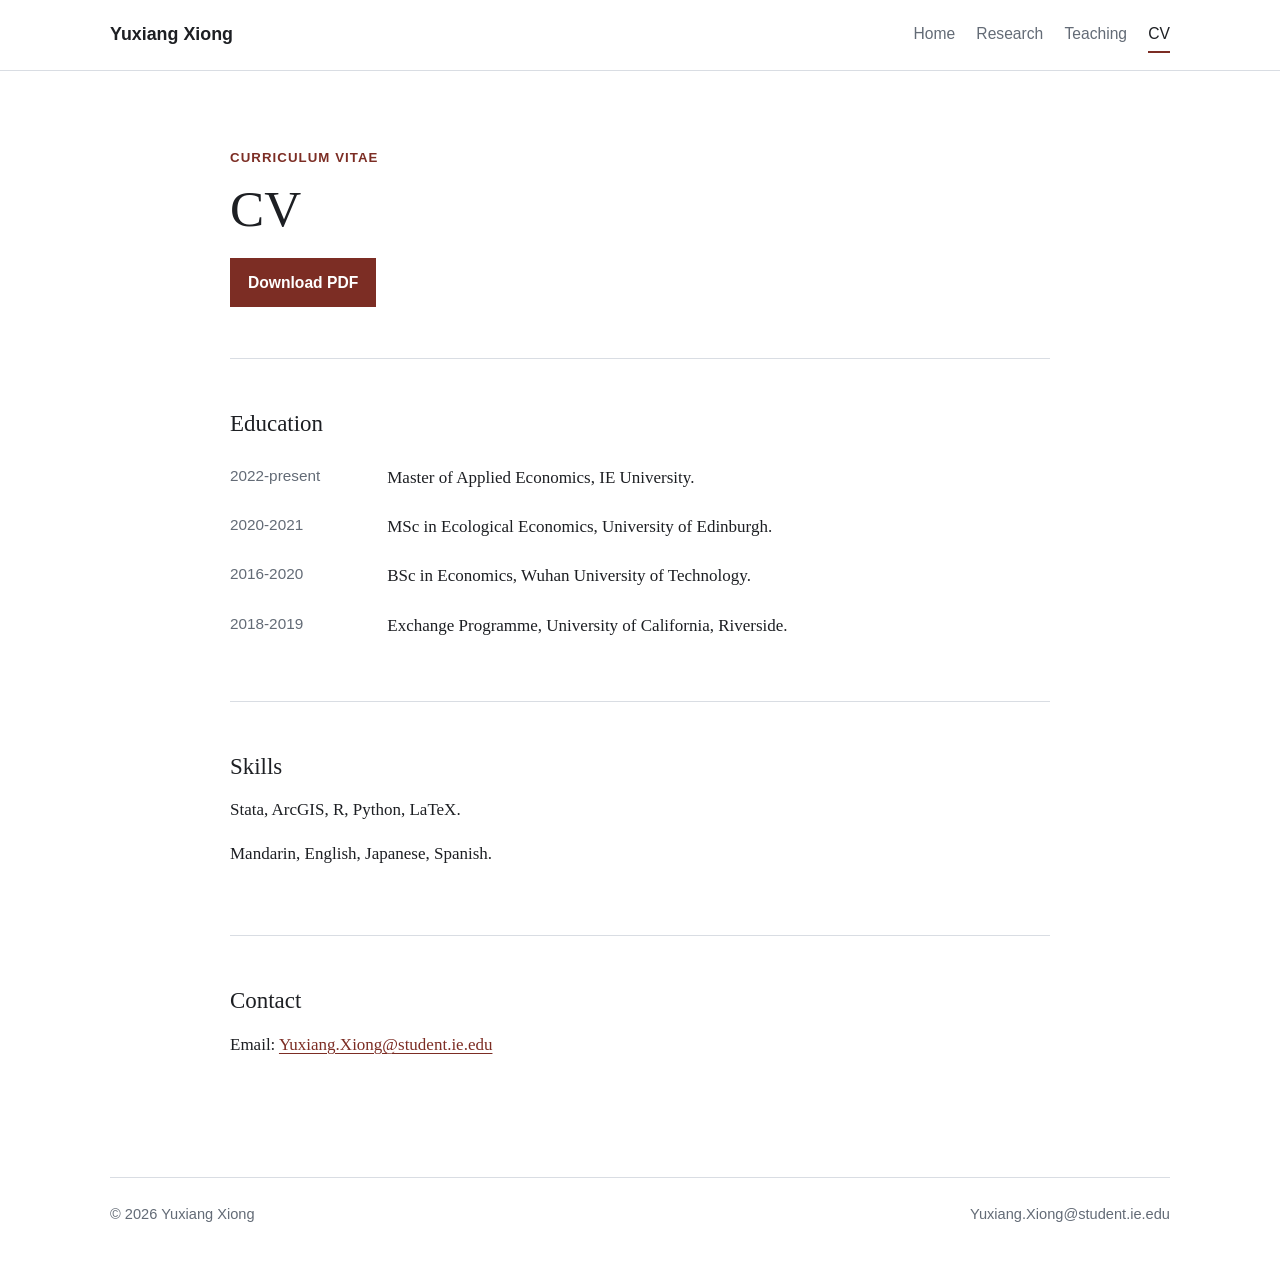
==== cv.html @ 82b25293 "Initial academic website" ====
<!doctype html>
<html lang="en">
  <head>
    <meta charset="utf-8">
    <meta name="viewport" content="width=device-width, initial-scale=1">
    <title>CV - Yuxiang Xiong</title>
    <meta name="description" content="Curriculum vitae of Yuxiang Xiong.">
    <link rel="icon" href="assets/favicon.svg" type="image/svg+xml">
    <link rel="stylesheet" href="styles.css">
  </head>
  <body>
    <header class="site-header">
      <a class="brand" href="index.html">Yuxiang Xiong</a>
      <button class="menu-toggle" type="button" aria-expanded="false" aria-controls="site-nav">Menu</button>
      <nav id="site-nav" class="site-nav" aria-label="Primary navigation">
        <a href="index.html" data-page="home">Home</a>
        <a href="research.html" data-page="research">Research</a>
        <a href="teaching.html" data-page="teaching">Teaching</a>
        <a href="cv.html" data-page="cv">CV</a>
      </nav>
    </header>

    <main class="narrow">
      <header class="page-heading">
        <p class="eyebrow">Curriculum Vitae</p>
        <h1>CV</h1>
        <p><a class="button" href="assets/Yuxiang-Xiong-CV.pdf">Download PDF</a></p>
      </header>

      <section class="section">
        <h2>Education</h2>
        <ul class="timeline">
          <li>
            <time datetime="2022">2022-present</time>
            <span>Master of Applied Economics, IE University.</span>
          </li>
          <li>
            <time datetime="2020">2020-2021</time>
            <span>MSc in Ecological Economics, University of Edinburgh.</span>
          </li>
          <li>
            <time datetime="2016">2016-2020</time>
            <span>BSc in Economics, Wuhan University of Technology.</span>
          </li>
          <li>
            <time datetime="2018">2018-2019</time>
            <span>Exchange Programme, University of California, Riverside.</span>
          </li>
        </ul>
      </section>

      <section class="section">
        <h2>Skills</h2>
        <p>Stata, ArcGIS, R, Python, LaTeX.</p>
        <p>Mandarin, English, Japanese, Spanish.</p>
      </section>

      <section class="section">
        <h2>Contact</h2>
        <p>
          Email: <a class="text-link" href="mailto:Yuxiang.Xiong@student.ie.edu">Yuxiang.Xiong@student.ie.edu</a>
        </p>
      </section>
    </main>

    <footer class="site-footer">
      <span>&copy; <span id="year"></span> Yuxiang Xiong</span>
      <a href="mailto:Yuxiang.Xiong@student.ie.edu">Yuxiang.Xiong@student.ie.edu</a>
    </footer>

    <script src="script.js"></script>
  </body>
</html>
---- styles.css ----
:root {
  --ink: #1d1f23;
  --muted: #636b76;
  --rule: #d9dde3;
  --accent: #7c2d24;
  --accent-soft: #f7eeee;
  --paper: #ffffff;
  --shade: #f7f8fa;
  --max-width: 1060px;
}

* {
  box-sizing: border-box;
}

html {
  color: var(--ink);
  background: var(--paper);
  font-family: Georgia, "Times New Roman", serif;
  font-size: 17px;
  line-height: 1.6;
}

body {
  margin: 0;
}

a {
  color: inherit;
}

.site-header {
  position: sticky;
  top: 0;
  z-index: 2;
  display: flex;
  align-items: center;
  justify-content: space-between;
  gap: 1.5rem;
  padding: 1rem max(1.25rem, calc((100vw - var(--max-width)) / 2));
  background: rgba(255, 255, 255, 0.96);
  border-bottom: 1px solid var(--rule);
}

.brand {
  font-family: Arial, Helvetica, sans-serif;
  font-size: 1.05rem;
  font-weight: 700;
  letter-spacing: 0;
  text-decoration: none;
}

.site-nav {
  display: flex;
  align-items: center;
  gap: 1.25rem;
  font-family: Arial, Helvetica, sans-serif;
  font-size: 0.92rem;
}

.site-nav a {
  border-bottom: 2px solid transparent;
  color: var(--muted);
  padding: 0.25rem 0;
  text-decoration: none;
}

.site-nav a:hover,
.site-nav a[aria-current="page"] {
  border-color: var(--accent);
  color: var(--ink);
}

.menu-toggle {
  display: none;
  border: 1px solid var(--rule);
  background: var(--paper);
  color: var(--ink);
  font: 700 0.88rem Arial, Helvetica, sans-serif;
  padding: 0.45rem 0.7rem;
}

main {
  width: min(var(--max-width), calc(100vw - 2.5rem));
  margin: 0 auto;
}

.narrow {
  width: min(820px, calc(100vw - 2.5rem));
}

.intro {
  display: grid;
  grid-template-columns: minmax(0, 1fr) 300px;
  gap: 4rem;
  align-items: center;
  padding: 5rem 0 4rem;
}

.intro-copy {
  max-width: 690px;
}

.eyebrow {
  color: var(--accent);
  font-family: Arial, Helvetica, sans-serif;
  font-size: 0.78rem;
  font-weight: 700;
  letter-spacing: 0.08em;
  margin: 0 0 0.75rem;
  text-transform: uppercase;
}

h1,
h2,
h3,
p {
  margin-top: 0;
}

h1 {
  font-size: clamp(2.2rem, 4vw, 4rem);
  font-weight: 400;
  line-height: 1.08;
  margin-bottom: 1.25rem;
}

h2 {
  font-size: 1.35rem;
  font-weight: 400;
  line-height: 1.25;
  margin-bottom: 0.85rem;
}

.lead {
  color: #343840;
  font-size: 1.25rem;
  line-height: 1.55;
}

.action-row {
  display: flex;
  flex-wrap: wrap;
  gap: 0.75rem;
  margin-top: 1.5rem;
}

.button {
  display: inline-flex;
  align-items: center;
  justify-content: center;
  min-height: 2.75rem;
  border: 1px solid var(--accent);
  background: var(--accent);
  color: #ffffff;
  font-family: Arial, Helvetica, sans-serif;
  font-size: 0.92rem;
  font-weight: 700;
  padding: 0.65rem 1rem;
  text-decoration: none;
}

.button.secondary {
  background: var(--paper);
  color: var(--accent);
}

.profile-figure {
  margin: 0;
}

.profile-figure img {
  display: block;
  width: 100%;
  aspect-ratio: 4 / 5;
  border: 1px solid var(--rule);
  object-fit: cover;
}

.profile-figure figcaption {
  color: var(--muted);
  font-family: Arial, Helvetica, sans-serif;
  font-size: 0.78rem;
  margin-top: 0.6rem;
}

.content-grid {
  display: grid;
  grid-template-columns: repeat(2, minmax(0, 1fr));
  gap: 3rem;
  padding: 3rem 0;
  border-top: 1px solid var(--rule);
}

.plain-list {
  margin: 0;
  padding-left: 1.25rem;
}

.plain-list li + li {
  margin-top: 0.35rem;
}

.section {
  padding: 3rem 0;
  border-top: 1px solid var(--rule);
}

.page-heading {
  padding: 4.5rem 0 2rem;
}

.paper {
  padding: 2.4rem 0;
  border-top: 1px solid var(--rule);
}

.paper h2 {
  margin-bottom: 0.4rem;
}

.meta {
  color: var(--muted);
  font-family: Arial, Helvetica, sans-serif;
  font-size: 0.93rem;
  margin-bottom: 0.9rem;
}

.timeline {
  list-style: none;
  margin: 0;
  padding: 0;
}

.timeline li {
  display: grid;
  grid-template-columns: 8rem minmax(0, 1fr);
  gap: 1.25rem;
  padding: 0.65rem 0;
}

.timeline time {
  color: var(--muted);
  font-family: Arial, Helvetica, sans-serif;
  font-size: 0.9rem;
}

.text-link {
  color: var(--accent);
  text-decoration-thickness: 1px;
  text-underline-offset: 0.18em;
}

.site-footer {
  display: flex;
  justify-content: space-between;
  gap: 1rem;
  width: min(var(--max-width), calc(100vw - 2.5rem));
  margin: 3rem auto 0;
  padding: 1.5rem 0 2rem;
  border-top: 1px solid var(--rule);
  color: var(--muted);
  font-family: Arial, Helvetica, sans-serif;
  font-size: 0.86rem;
}

.site-footer a {
  color: var(--muted);
  text-decoration: none;
}

@media (max-width: 760px) {
  .site-header {
    align-items: flex-start;
    flex-wrap: wrap;
  }

  .menu-toggle {
    display: inline-flex;
  }

  .site-nav {
    display: none;
    flex-basis: 100%;
    flex-direction: column;
    align-items: flex-start;
    gap: 0.55rem;
    padding-top: 0.5rem;
  }

  .site-nav.is-open {
    display: flex;
  }

  .intro {
    grid-template-columns: 1fr;
    gap: 2rem;
    padding: 3rem 0;
  }

  .profile-figure {
    max-width: 280px;
  }

  .content-grid {
    grid-template-columns: 1fr;
    gap: 1rem;
  }

  .timeline li {
    grid-template-columns: 1fr;
    gap: 0.15rem;
  }

  .site-footer {
    flex-direction: column;
  }
}
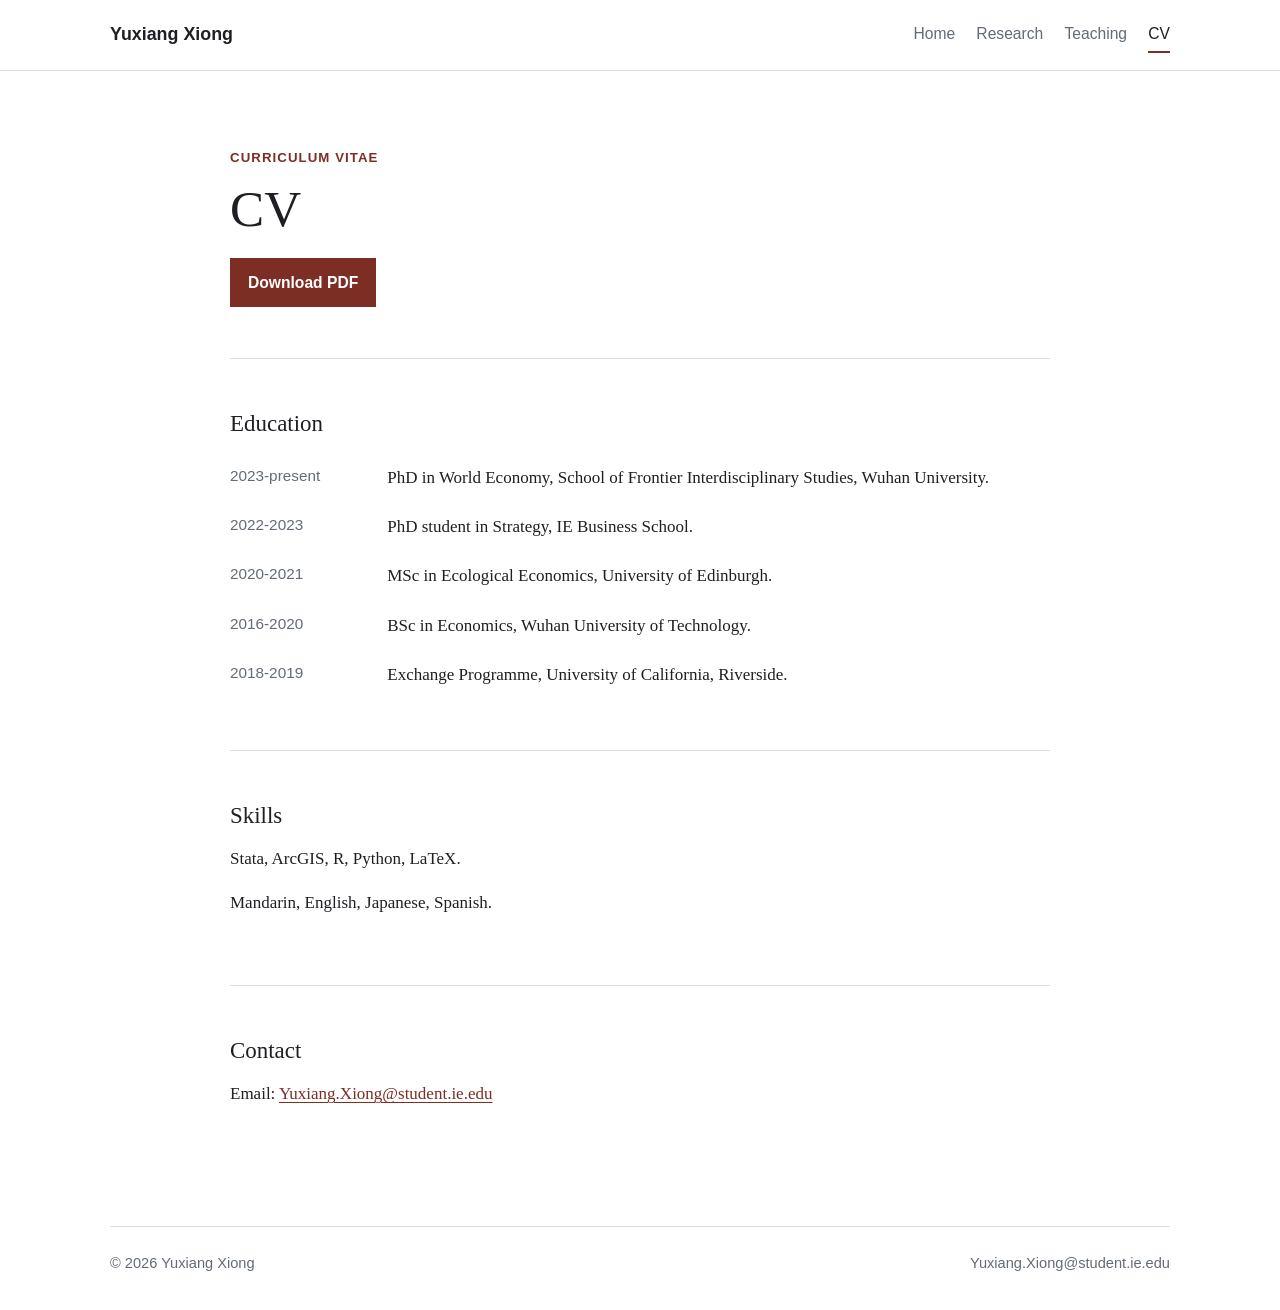
==== commit ff7775ff: "Update doctoral education details" ====
--- a/cv.html
+++ b/cv.html
@@ -31,8 +31,12 @@
         <h2>Education</h2>
         <ul class="timeline">
           <li>
-            <time datetime="2022">2022-present</time>
-            <span>Master of Applied Economics, IE University.</span>
+            <time datetime="2023">2023-present</time>
+            <span>PhD in World Economy, School of Frontier Interdisciplinary Studies, Wuhan University.</span>
+          </li>
+          <li>
+            <time datetime="2022">2022-2023</time>
+            <span>PhD student in Strategy, IE Business School.</span>
           </li>
           <li>
             <time datetime="2020">2020-2021</time>
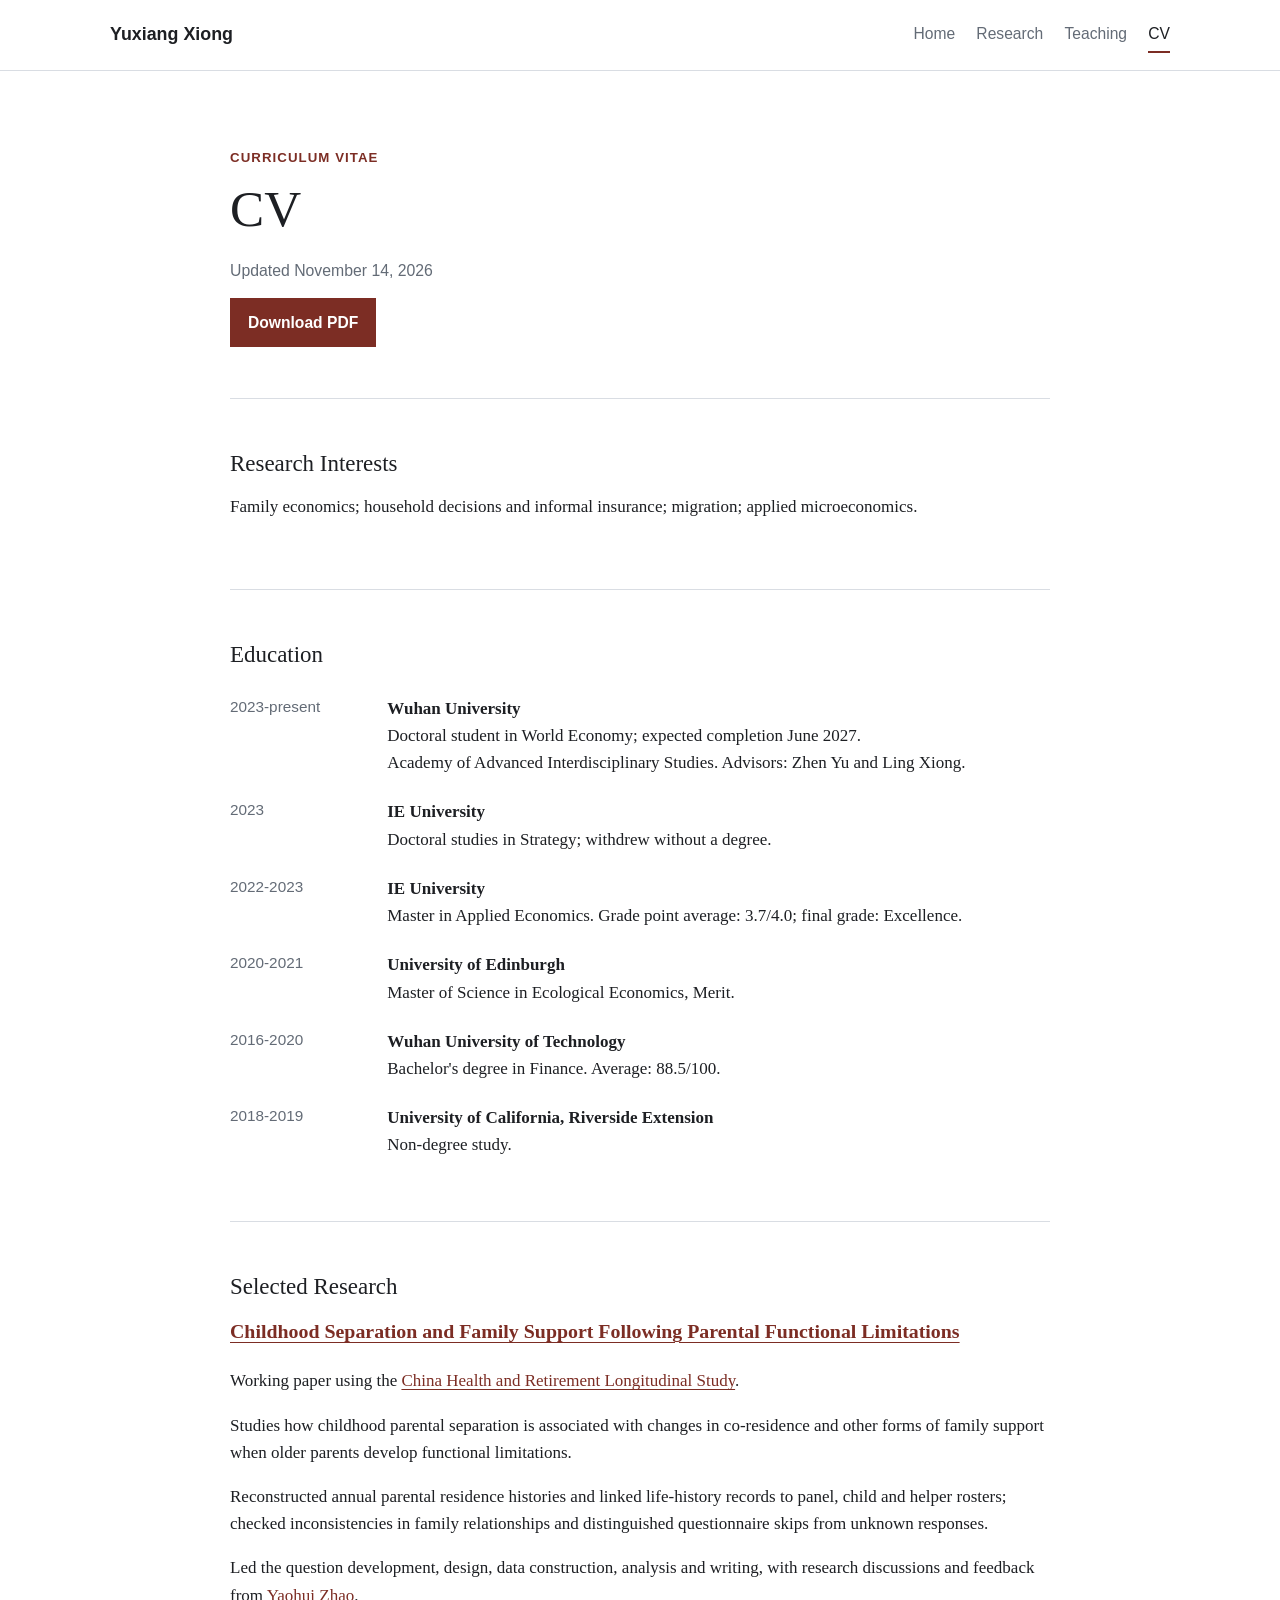
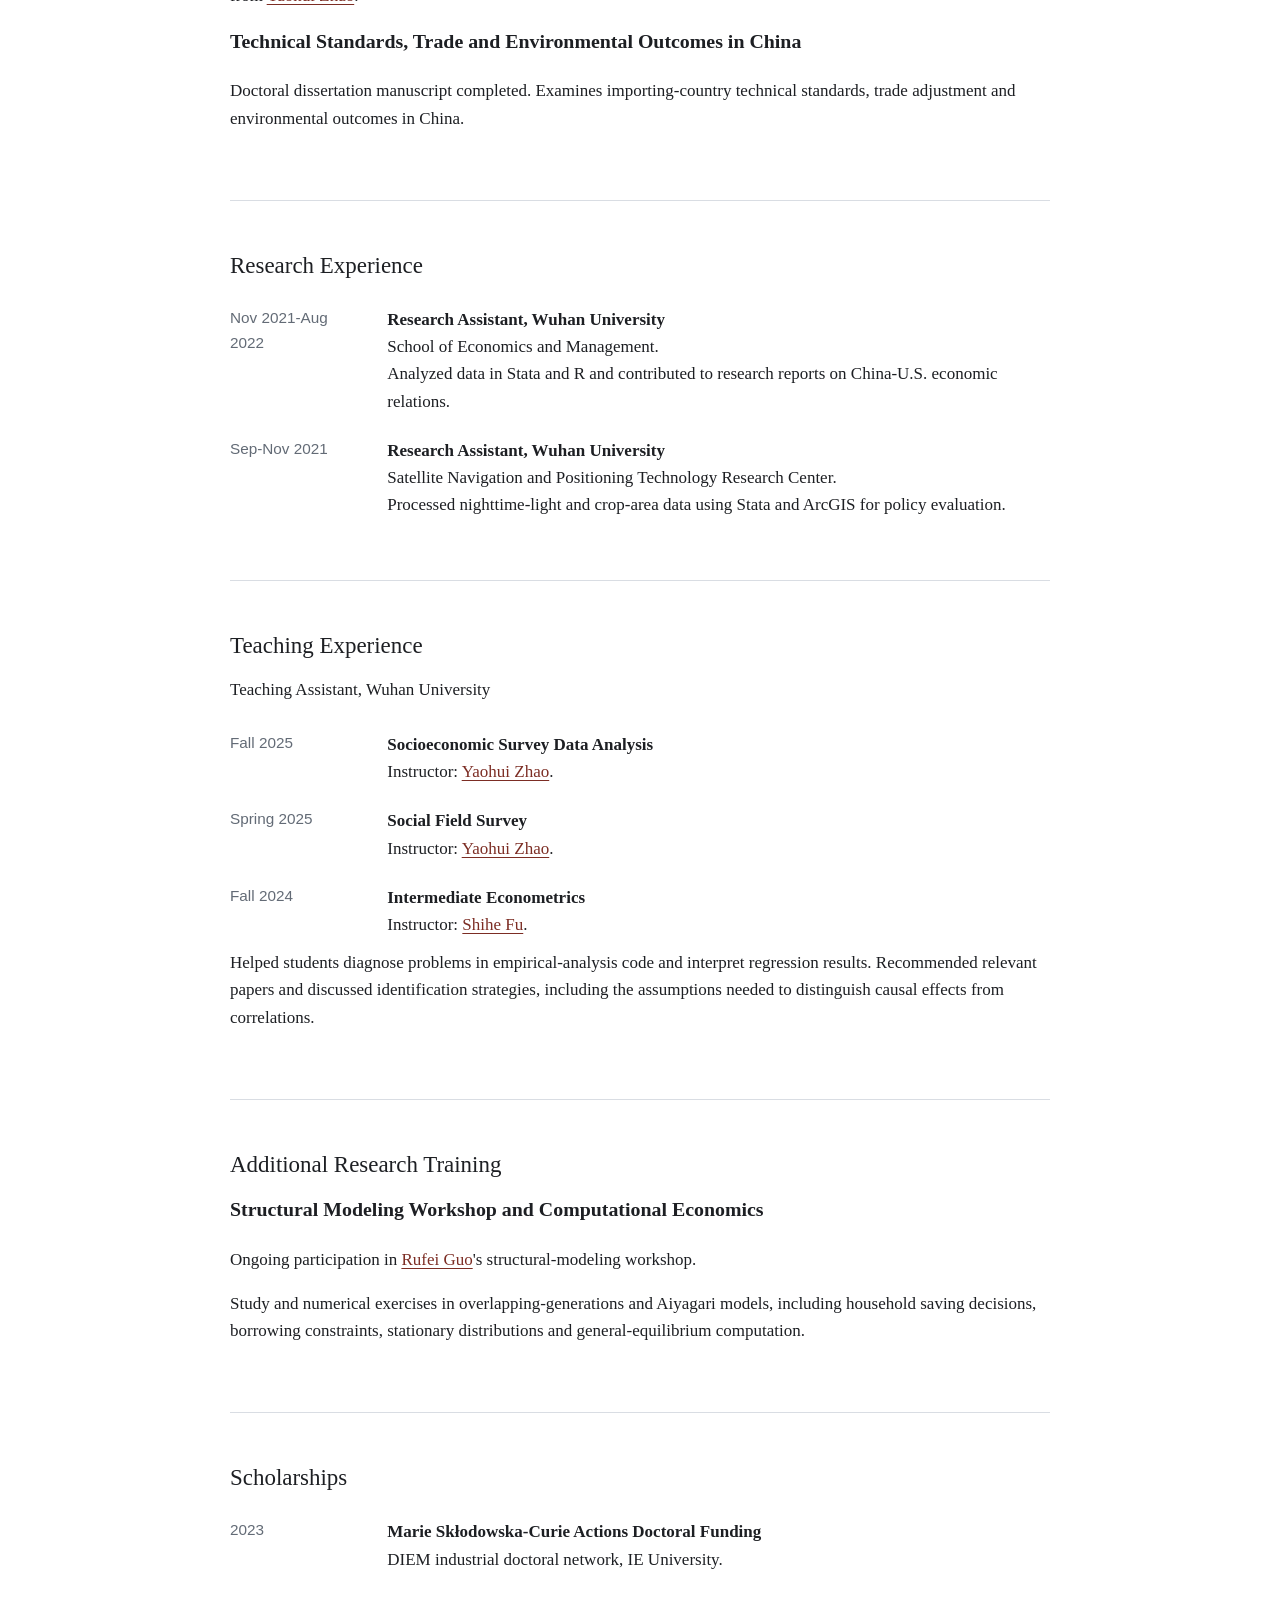
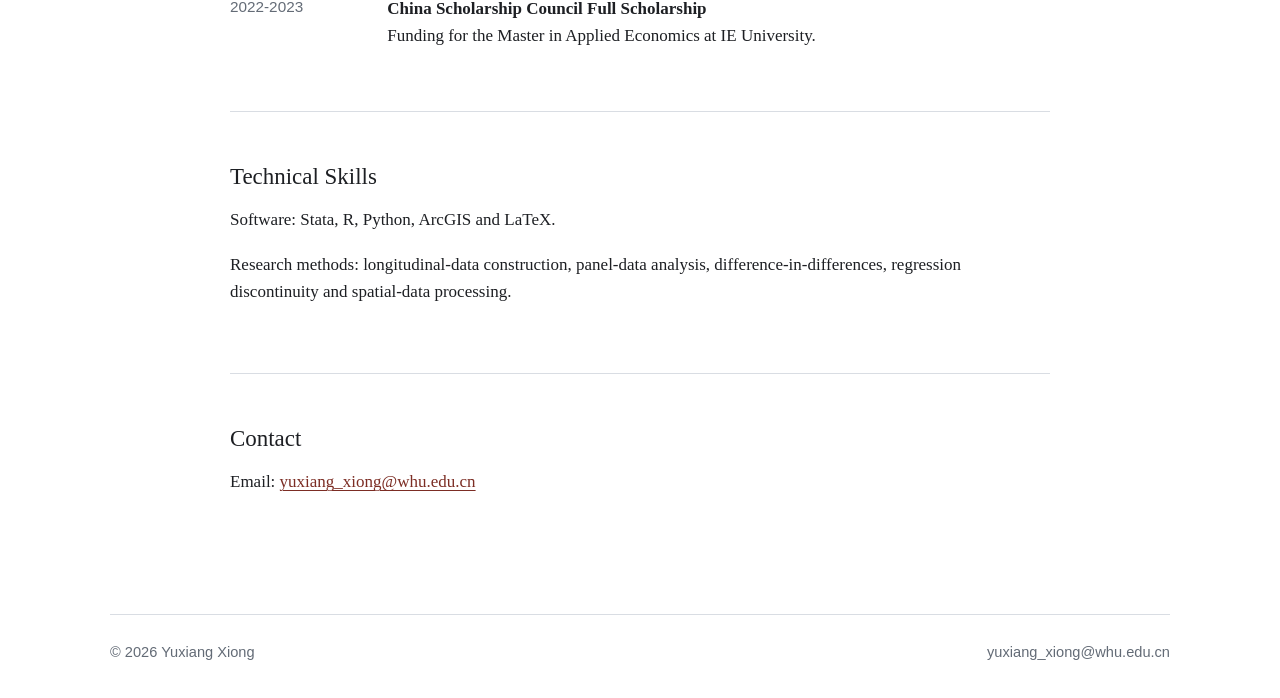
==== commit 22c47efa: "Update academic CV from verified November 2026 records" ====
--- a/cv.html
+++ b/cv.html
@@ -24,52 +24,144 @@
       <header class="page-heading">
         <p class="eyebrow">Curriculum Vitae</p>
         <h1>CV</h1>
-        <p><a class="button" href="assets/Yuxiang-Xiong-CV.pdf">Download PDF</a></p>
+        <p class="meta">Updated <time datetime="2026-11-14">November 14, 2026</time></p>
+        <p><a class="button" href="assets/Yuxiang-Xiong-CV.pdf?v=20261114">Download PDF</a></p>
       </header>
+
+      <section class="section">
+        <h2>Research Interests</h2>
+        <p>Family economics; household decisions and informal insurance; migration; applied microeconomics.</p>
+      </section>
 
       <section class="section">
         <h2>Education</h2>
         <ul class="timeline">
           <li>
             <time datetime="2023">2023-present</time>
-            <span>PhD in World Economy, School of Frontier Interdisciplinary Studies, Wuhan University.</span>
+            <span><strong>Wuhan University</strong><br>
+              Doctoral student in World Economy; expected completion June 2027.<br>
+              Academy of Advanced Interdisciplinary Studies. Advisors: Zhen Yu and Ling Xiong.</span>
+          </li>
+          <li>
+            <time datetime="2023">2023</time>
+            <span><strong>IE University</strong><br>
+              Doctoral studies in Strategy; withdrew without a degree.</span>
           </li>
           <li>
             <time datetime="2022">2022-2023</time>
-            <span>PhD student in Strategy, IE Business School.</span>
+            <span><strong>IE University</strong><br>
+              Master in Applied Economics. Grade point average: 3.7/4.0; final grade: Excellence.</span>
           </li>
           <li>
             <time datetime="2020">2020-2021</time>
-            <span>MSc in Ecological Economics, University of Edinburgh.</span>
+            <span><strong>University of Edinburgh</strong><br>
+              Master of Science in Ecological Economics, Merit.</span>
           </li>
           <li>
             <time datetime="2016">2016-2020</time>
-            <span>BSc in Economics, Wuhan University of Technology.</span>
+            <span><strong>Wuhan University of Technology</strong><br>
+              Bachelor's degree in Finance. Average: 88.5/100.</span>
           </li>
           <li>
             <time datetime="2018">2018-2019</time>
-            <span>Exchange Programme, University of California, Riverside.</span>
+            <span><strong>University of California, Riverside Extension</strong><br>
+              Non-degree study.</span>
           </li>
         </ul>
       </section>
 
       <section class="section">
-        <h2>Skills</h2>
-        <p>Stata, ArcGIS, R, Python, LaTeX.</p>
-        <p>Mandarin, English, Japanese, Spanish.</p>
+        <h2>Selected Research</h2>
+        <h3><a class="text-link" href="research/family-care.html">Childhood Separation and Family Support Following Parental Functional Limitations</a></h3>
+        <p>Working paper using the <a class="text-link" href="https://charls.pku.edu.cn/">China Health and Retirement Longitudinal Study</a>.</p>
+        <p>Studies how childhood parental separation is associated with changes in co-residence and other forms of family support when older parents develop functional limitations.</p>
+        <p>Reconstructed annual parental residence histories and linked life-history records to panel, child and helper rosters; checked inconsistencies in family relationships and distinguished questionnaire skips from unknown responses.</p>
+        <p>Led the question development, design, data construction, analysis and writing, with research discussions and feedback from <a class="text-link" href="https://ems.whu.edu.cn/info/1680/264451.htm">Yaohui Zhao</a>.</p>
+        <h3>Technical Standards, Trade and Environmental Outcomes in China</h3>
+        <p>Doctoral dissertation manuscript completed. Examines importing-country technical standards, trade adjustment and environmental outcomes in China.</p>
+      </section>
+
+      <section class="section">
+        <h2>Research Experience</h2>
+        <ul class="timeline">
+          <li>
+            <time datetime="2021-11">Nov 2021-Aug 2022</time>
+            <span><strong>Research Assistant, Wuhan University</strong><br>
+              School of Economics and Management.<br>
+              Analyzed data in Stata and R and contributed to research reports on China-U.S. economic relations.</span>
+          </li>
+          <li>
+            <time datetime="2021-09">Sep-Nov 2021</time>
+            <span><strong>Research Assistant, Wuhan University</strong><br>
+              Satellite Navigation and Positioning Technology Research Center.<br>
+              Processed nighttime-light and crop-area data using Stata and ArcGIS for policy evaluation.</span>
+          </li>
+        </ul>
+      </section>
+
+      <section class="section">
+        <h2>Teaching Experience</h2>
+        <p>Teaching Assistant, Wuhan University</p>
+        <ul class="timeline">
+          <li>
+            <time datetime="2025-09">Fall 2025</time>
+            <span><strong>Socioeconomic Survey Data Analysis</strong><br>
+              Instructor: <a class="text-link" href="https://ems.whu.edu.cn/info/1680/264451.htm">Yaohui Zhao</a>.</span>
+          </li>
+          <li>
+            <time datetime="2025-03">Spring 2025</time>
+            <span><strong>Social Field Survey</strong><br>
+              Instructor: <a class="text-link" href="https://ems.whu.edu.cn/info/1680/264451.htm">Yaohui Zhao</a>.</span>
+          </li>
+          <li>
+            <time datetime="2024-09">Fall 2024</time>
+            <span><strong>Intermediate Econometrics</strong><br>
+              Instructor: <a class="text-link" href="https://ems.whu.edu.cn/info/1680/215401.htm">Shihe Fu</a>.</span>
+          </li>
+        </ul>
+        <p>Helped students diagnose problems in empirical-analysis code and interpret regression results. Recommended relevant papers and discussed identification strategies, including the assumptions needed to distinguish causal effects from correlations.</p>
+      </section>
+
+      <section class="section">
+        <h2>Additional Research Training</h2>
+        <h3>Structural Modeling Workshop and Computational Economics</h3>
+        <p>Ongoing participation in <a class="text-link" href="https://ems.whu.edu.cn/info/1689/22056.htm">Rufei Guo</a>'s structural-modeling workshop.</p>
+        <p>Study and numerical exercises in overlapping-generations and Aiyagari models, including household saving decisions, borrowing constraints, stationary distributions and general-equilibrium computation.</p>
+      </section>
+
+      <section class="section">
+        <h2>Scholarships</h2>
+        <ul class="timeline">
+          <li>
+            <time datetime="2023">2023</time>
+            <span><strong>Marie Sk&#322;odowska-Curie Actions Doctoral Funding</strong><br>
+              DIEM industrial doctoral network, IE University.</span>
+          </li>
+          <li>
+            <time datetime="2022">2022-2023</time>
+            <span><strong>China Scholarship Council Full Scholarship</strong><br>
+              Funding for the Master in Applied Economics at IE University.</span>
+          </li>
+        </ul>
+      </section>
+
+      <section class="section">
+        <h2>Technical Skills</h2>
+        <p>Software: Stata, R, Python, ArcGIS and LaTeX.</p>
+        <p>Research methods: longitudinal-data construction, panel-data analysis, difference-in-differences, regression discontinuity and spatial-data processing.</p>
       </section>
 
       <section class="section">
         <h2>Contact</h2>
         <p>
-          Email: <a class="text-link" href="mailto:Yuxiang.Xiong@student.ie.edu">Yuxiang.Xiong@student.ie.edu</a>
+          Email: <a class="text-link" href="mailto:yuxiang_xiong@whu.edu.cn">yuxiang_xiong@whu.edu.cn</a>
         </p>
       </section>
     </main>
 
     <footer class="site-footer">
       <span>&copy; <span id="year"></span> Yuxiang Xiong</span>
-      <a href="mailto:Yuxiang.Xiong@student.ie.edu">Yuxiang.Xiong@student.ie.edu</a>
+      <a href="mailto:yuxiang_xiong@whu.edu.cn">yuxiang_xiong@whu.edu.cn</a>
     </footer>
 
     <script src="script.js"></script>
--- a/styles.css
+++ b/styles.css
@@ -89,6 +89,10 @@
   width: min(820px, calc(100vw - 2.5rem));
 }
 
+.research-main {
+  width: min(960px, calc(100vw - 2.5rem));
+}
+
 .intro {
   display: grid;
   grid-template-columns: minmax(0, 1fr) 300px;
@@ -219,6 +223,82 @@
   margin-bottom: 0.4rem;
 }
 
+.research-category {
+  padding: 3.25rem 0 1rem;
+  border-top: 1px solid var(--rule);
+}
+
+.category-heading {
+  max-width: 760px;
+  margin-bottom: 1.25rem;
+}
+
+.category-heading h2 {
+  font-size: 1.55rem;
+  margin-bottom: 0;
+}
+
+.research-post {
+  padding: 2.25rem 0;
+  border-top: 1px solid var(--rule);
+}
+
+.research-post:first-of-type {
+  border-top: 0;
+}
+
+.research-post h3 {
+  font-size: 1.3rem;
+  font-weight: 400;
+  line-height: 1.28;
+  margin: 0 0 0.75rem;
+}
+
+.post-meta {
+  color: var(--muted);
+  font-family: Arial, Helvetica, sans-serif;
+  font-size: 0.82rem;
+  font-weight: 700;
+  margin-bottom: 0.45rem;
+  text-transform: uppercase;
+}
+
+.method-line {
+  color: #343840;
+  font-size: 0.95rem;
+  margin-bottom: 0.95rem;
+}
+
+.method-line strong {
+  font-family: Arial, Helvetica, sans-serif;
+  font-size: 0.84rem;
+}
+
+.tag-list {
+  display: flex;
+  flex-wrap: wrap;
+  gap: 0.45rem;
+  list-style: none;
+  margin: 0;
+  padding: 0;
+}
+
+.tag-list li {
+  border: 1px solid var(--rule);
+  background: var(--shade);
+  color: #414852;
+  font-family: Arial, Helvetica, sans-serif;
+  font-size: 0.78rem;
+  line-height: 1.2;
+  padding: 0.28rem 0.48rem;
+}
+
+.tag-list a {
+  color: inherit;
+  text-decoration-thickness: 1px;
+  text-underline-offset: 0.18em;
+}
+
 .meta {
   color: var(--muted);
   font-family: Arial, Helvetica, sans-serif;
